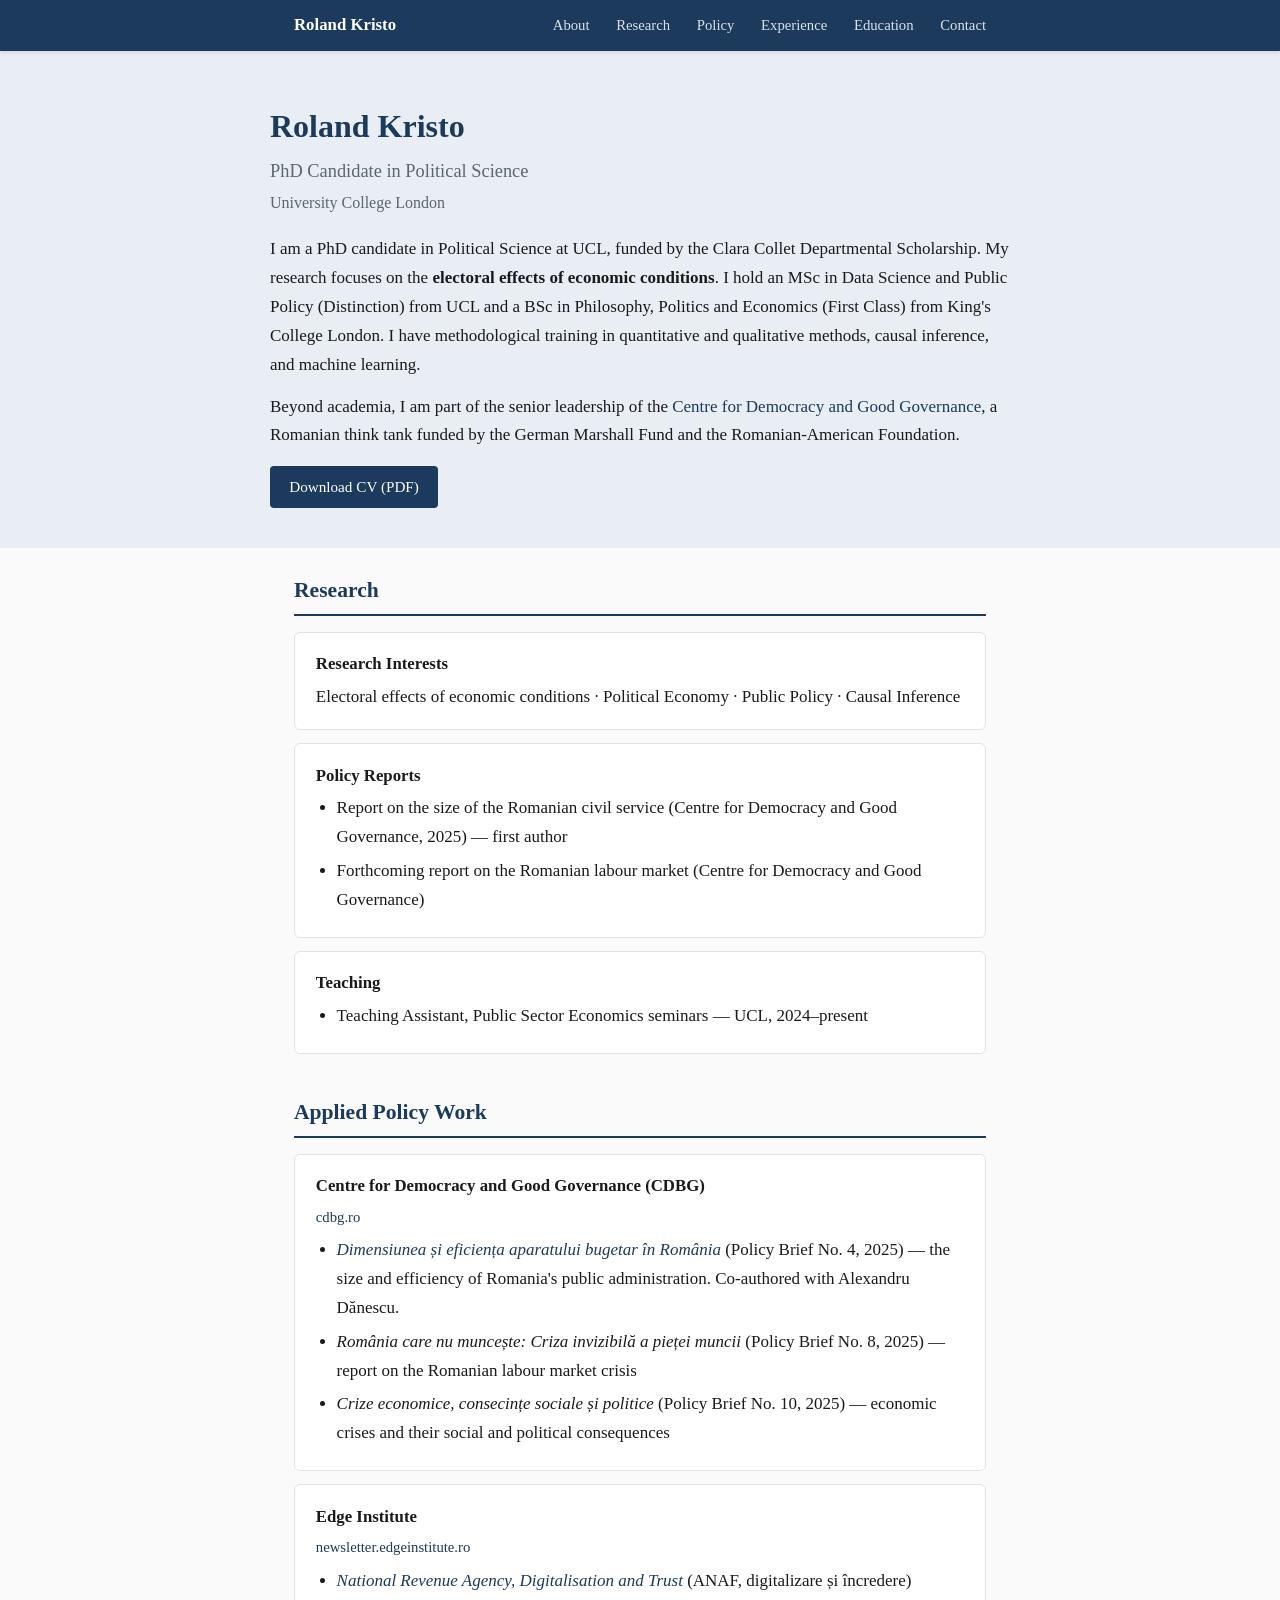
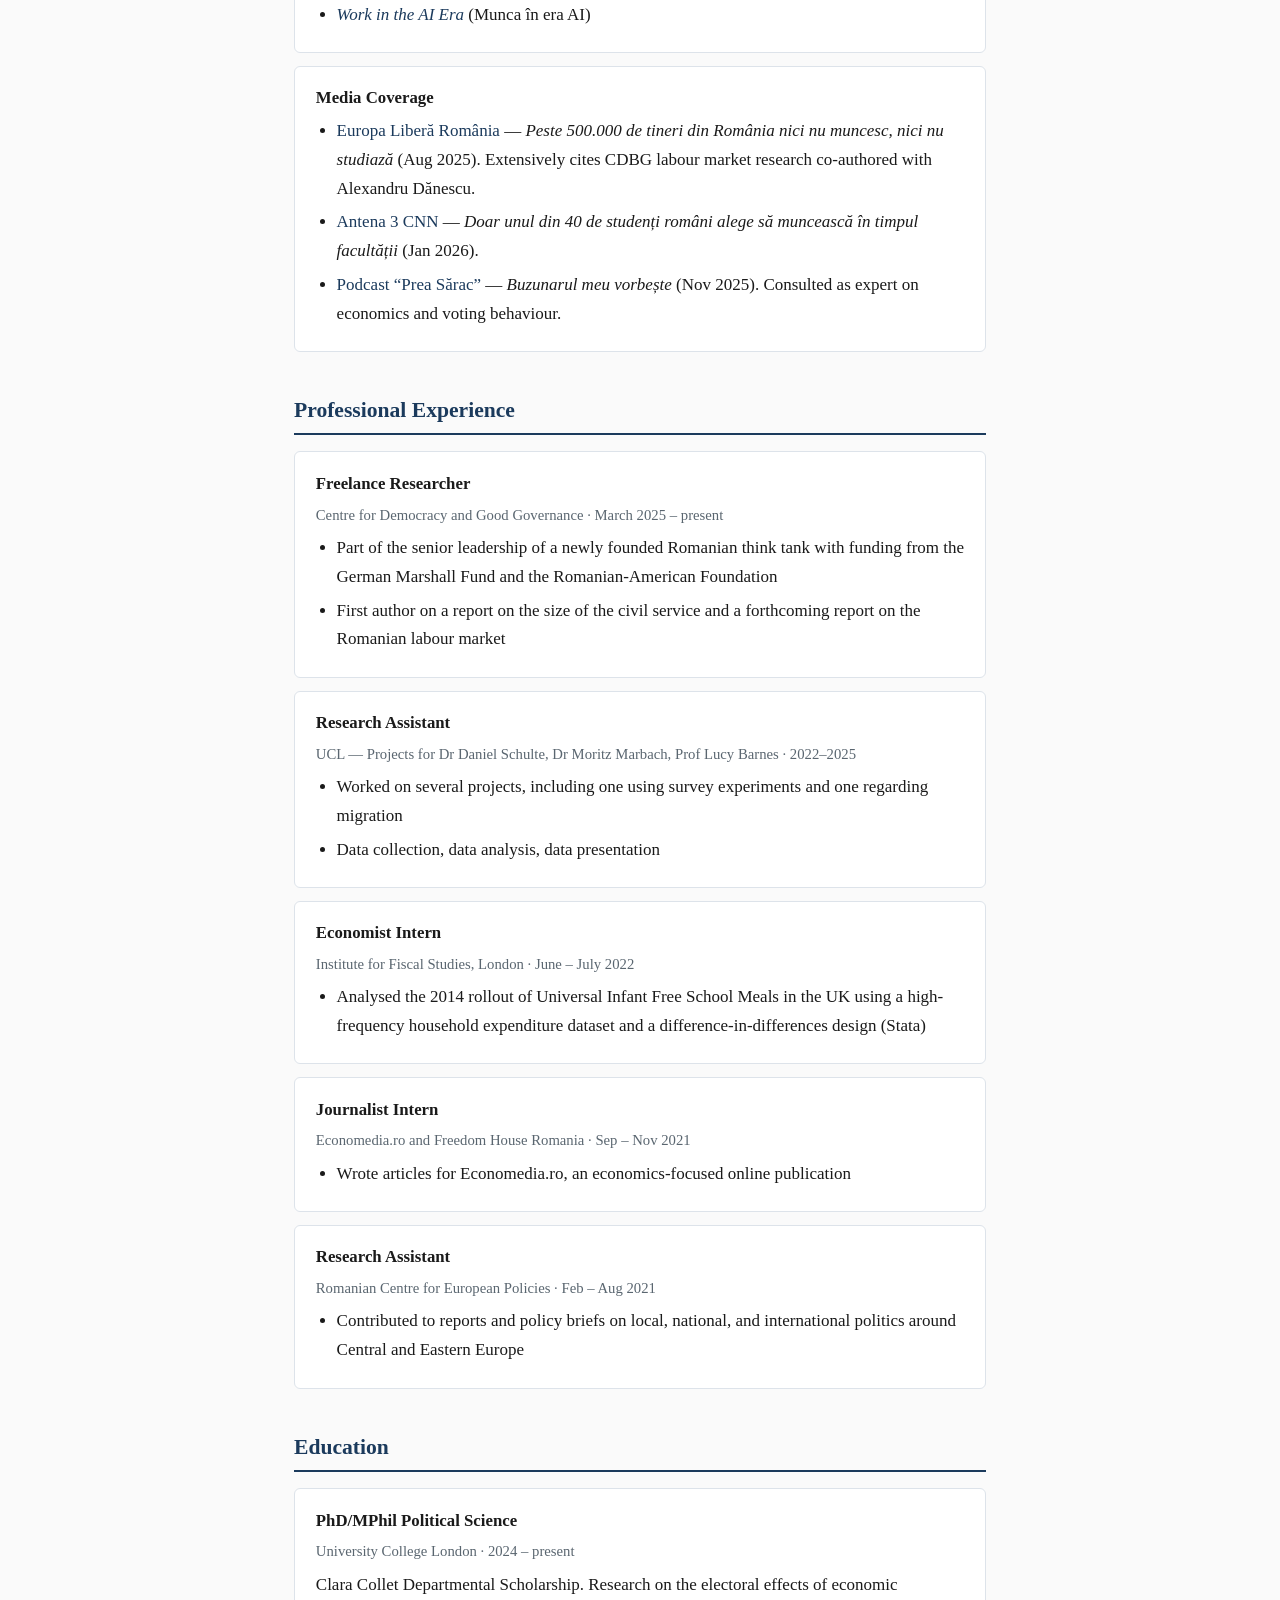
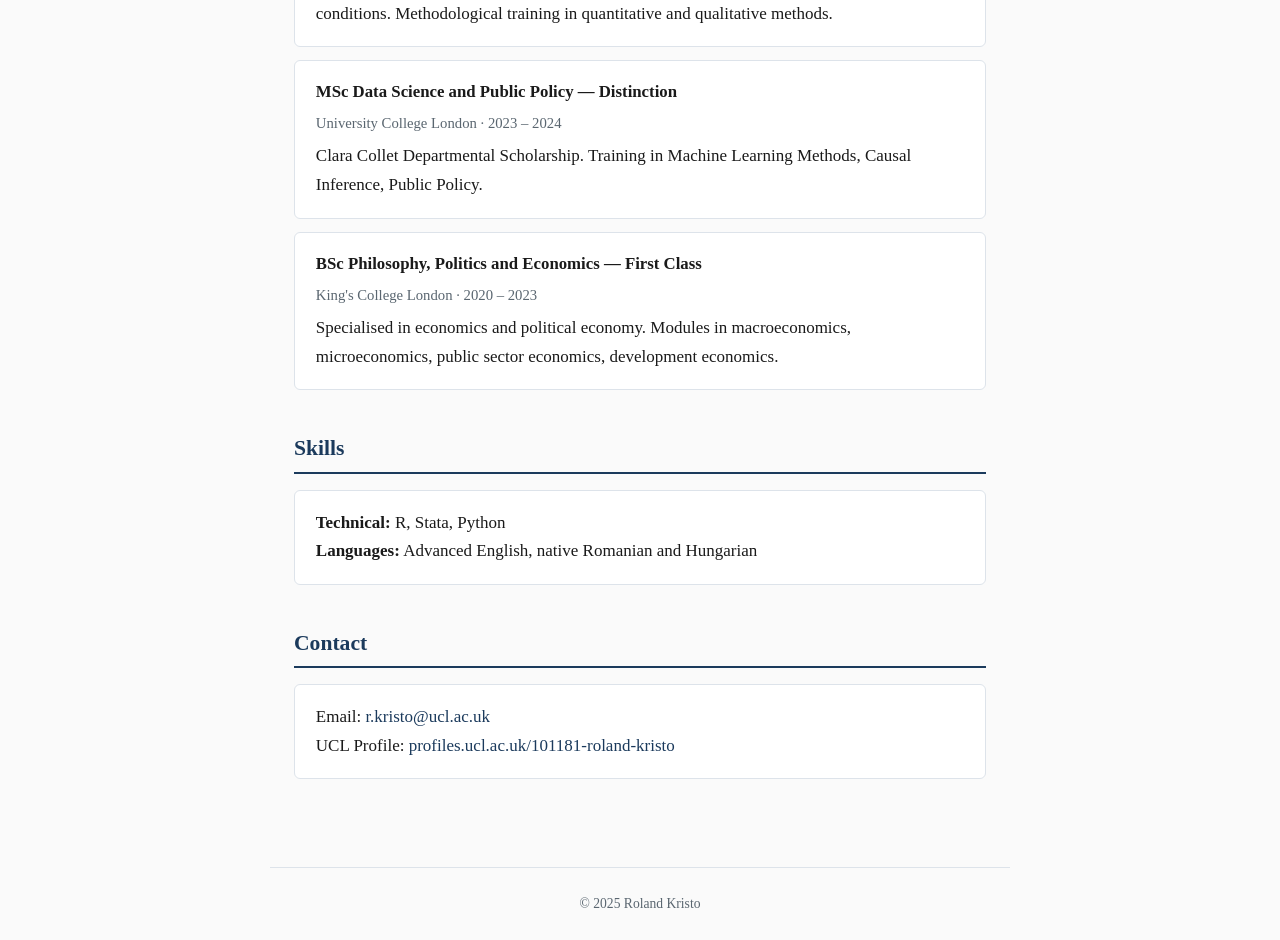
==== index.html @ c9c5407d "Initial website" ====
<!DOCTYPE html>
<html lang="en">
<head>
    <meta charset="UTF-8">
    <meta name="viewport" content="width=device-width, initial-scale=1.0">
    <title>Roland Kristo — Political Science PhD Candidate, UCL</title>
    <link rel="stylesheet" href="style.css">
</head>
<body>
    <nav>
        <div class="nav-inner">
            <a href="#about" class="nav-name">Roland Kristo</a>
            <div class="nav-links">
                <a href="#about">About</a>
                <a href="#research">Research</a>
                <a href="#policy">Policy</a>
                <a href="#experience">Experience</a>
                <a href="#education">Education</a>
                <a href="#contact">Contact</a>
            </div>
        </div>
    </nav>

    <header id="about">
        <div class="header-content">
            <div class="header-text">
                <h1>Roland Kristo</h1>
                <p class="subtitle">PhD Candidate in Political Science</p>
                <p class="affiliation">University College London</p>
                <p class="bio">
                    I am a PhD candidate in Political Science at UCL, funded by the Clara Collet Departmental Scholarship.
                    My research focuses on the <strong>electoral effects of economic conditions</strong>. I hold an MSc in Data Science
                    and Public Policy (Distinction) from UCL and a BSc in Philosophy, Politics and Economics (First Class) from
                    King's College London. I have methodological training in quantitative and qualitative methods, causal inference,
                    and machine learning.
                </p>
                <p class="bio">
                    Beyond academia, I am part of the senior leadership of the
                    <a href="https://www.cdbg.ro" target="_blank">Centre for Democracy and Good Governance</a>,
                    a Romanian think tank funded by the German Marshall Fund and the Romanian-American Foundation.
                </p>
                <p style="margin-top:1rem;">
                    <a href="cv_roland_kristo.pdf" class="cv-download" download>Download CV (PDF)</a>
                </p>
            </div>
        </div>
    </header>

    <main>
        <section id="research">
            <h2>Research</h2>
            <div class="card">
                <h3>Research Interests</h3>
                <p>Electoral effects of economic conditions &middot; Political Economy &middot; Public Policy &middot; Causal Inference</p>
            </div>
            <div class="card">
                <h3>Policy Reports</h3>
                <ul>
                    <li>Report on the size of the Romanian civil service (Centre for Democracy and Good Governance, 2025) — first author</li>
                    <li>Forthcoming report on the Romanian labour market (Centre for Democracy and Good Governance)</li>
                </ul>
            </div>
            <div class="card">
                <h3>Teaching</h3>
                <ul>
                    <li>Teaching Assistant, Public Sector Economics seminars — UCL, 2024–present</li>
                </ul>
            </div>
        </section>

        <section id="policy">
            <h2>Applied Policy Work</h2>

            <div class="card">
                <h3>Centre for Democracy and Good Governance (CDBG)</h3>
                <p class="meta"><a href="https://cdbg.ro" target="_blank">cdbg.ro</a></p>
                <ul>
                    <li><a href="https://cdbg.ro/rapoarte/dimensiunea-si-eficienta-aparatului-bugetar-in-romania" target="_blank"><em>Dimensiunea și eficiența aparatului bugetar în România</em></a> (Policy Brief No.&nbsp;4, 2025) &mdash; the size and efficiency of Romania's public administration. Co-authored with Alexandru Dănescu.</li>
                    <li><em>România care nu muncește: Criza invizibilă a pieței muncii</em> (Policy Brief No.&nbsp;8, 2025) &mdash; report on the Romanian labour market crisis</li>
                    <li><em>Crize economice, consecințe sociale și politice</em> (Policy Brief No.&nbsp;10, 2025) &mdash; economic crises and their social and political consequences</li>
                </ul>
            </div>

            <div class="card">
                <h3>Edge Institute</h3>
                <p class="meta"><a href="https://newsletter.edgeinstitute.ro" target="_blank">newsletter.edgeinstitute.ro</a></p>
                <ul>
                    <li><a href="https://newsletter.edgeinstitute.ro/p/anaf-digitalizare-si-incredere" target="_blank"><em>National Revenue Agency, Digitalisation and Trust</em></a> (ANAF, digitalizare și încredere)</li>
                    <li><a href="https://newsletter.edgeinstitute.ro/p/munca-in-era-ai" target="_blank"><em>Work in the AI Era</em></a> (Munca în era AI)</li>
                </ul>
            </div>

            <div class="card">
                <h3>Media Coverage</h3>
                <ul>
                    <li><a href="https://romania.europalibera.org/a/tara-in-service-jumatate-de-milion-de-tineri-romani-nu-munesc-si-nu-studiaza/33514634.html" target="_blank">Europa Liberă România</a> &mdash; <em>Peste 500.000 de tineri din România nici nu muncesc, nici nu studiază</em> (Aug 2025). Extensively cites CDBG labour market research co-authored with Alexandru Dănescu.</li>
                    <li><a href="https://www.antena3.ro/video/doar-unul-din-40-de-studenti-romani-alege-sa-munceasca-in-timpul-facultatii-sociolog-economia-nu-are-acces-la-forta-de-munca-educata-223240.html" target="_blank">Antena 3 CNN</a> &mdash; <em>Doar unul din 40 de studenți români alege să muncească în timpul facultății</em> (Jan 2026).</li>
                    <li><a href="https://open.spotify.com/episode/4Pp3awBQW32SE0CUkoxOda" target="_blank">Podcast &ldquo;Prea Sărac&rdquo;</a> &mdash; <em>Buzunarul meu vorbește</em> (Nov 2025). Consulted as expert on economics and voting behaviour.</li>
                </ul>
            </div>
        </section>

        <section id="experience">
            <h2>Professional Experience</h2>

            <div class="card">
                <h3>Freelance Researcher</h3>
                <p class="meta">Centre for Democracy and Good Governance &middot; March 2025 – present</p>
                <ul>
                    <li>Part of the senior leadership of a newly founded Romanian think tank with funding from the German Marshall Fund and the Romanian-American Foundation</li>
                    <li>First author on a report on the size of the civil service and a forthcoming report on the Romanian labour market</li>
                </ul>
            </div>

            <div class="card">
                <h3>Research Assistant</h3>
                <p class="meta">UCL — Projects for Dr Daniel Schulte, Dr Moritz Marbach, Prof Lucy Barnes &middot; 2022–2025</p>
                <ul>
                    <li>Worked on several projects, including one using survey experiments and one regarding migration</li>
                    <li>Data collection, data analysis, data presentation</li>
                </ul>
            </div>

            <div class="card">
                <h3>Economist Intern</h3>
                <p class="meta">Institute for Fiscal Studies, London &middot; June – July 2022</p>
                <ul>
                    <li>Analysed the 2014 rollout of Universal Infant Free School Meals in the UK using a high-frequency household expenditure dataset and a difference-in-differences design (Stata)</li>
                </ul>
            </div>

            <div class="card">
                <h3>Journalist Intern</h3>
                <p class="meta">Economedia.ro and Freedom House Romania &middot; Sep – Nov 2021</p>
                <ul>
                    <li>Wrote articles for Economedia.ro, an economics-focused online publication</li>
                </ul>
            </div>

            <div class="card">
                <h3>Research Assistant</h3>
                <p class="meta">Romanian Centre for European Policies &middot; Feb – Aug 2021</p>
                <ul>
                    <li>Contributed to reports and policy briefs on local, national, and international politics around Central and Eastern Europe</li>
                </ul>
            </div>
        </section>

        <section id="education">
            <h2>Education</h2>

            <div class="card">
                <h3>PhD/MPhil Political Science</h3>
                <p class="meta">University College London &middot; 2024 – present</p>
                <p>Clara Collet Departmental Scholarship. Research on the electoral effects of economic conditions. Methodological training in quantitative and qualitative methods.</p>
            </div>

            <div class="card">
                <h3>MSc Data Science and Public Policy — Distinction</h3>
                <p class="meta">University College London &middot; 2023 – 2024</p>
                <p>Clara Collet Departmental Scholarship. Training in Machine Learning Methods, Causal Inference, Public Policy.</p>
            </div>

            <div class="card">
                <h3>BSc Philosophy, Politics and Economics — First Class</h3>
                <p class="meta">King's College London &middot; 2020 – 2023</p>
                <p>Specialised in economics and political economy. Modules in macroeconomics, microeconomics, public sector economics, development economics.</p>
            </div>
        </section>

        <section id="skills">
            <h2>Skills</h2>
            <div class="card">
                <p><strong>Technical:</strong> R, Stata, Python</p>
                <p><strong>Languages:</strong> Advanced English, native Romanian and Hungarian</p>
            </div>
        </section>

        <section id="contact">
            <h2>Contact</h2>
            <div class="card">
                <p>Email: <a href="mailto:r.kristo@ucl.ac.uk">r.kristo@ucl.ac.uk</a></p>
                <p>UCL Profile: <a href="https://profiles.ucl.ac.uk/101181-roland-kristo" target="_blank">profiles.ucl.ac.uk/101181-roland-kristo</a></p>
            </div>
        </section>
    </main>

    <footer>
        <p>&copy; 2025 Roland Kristo</p>
    </footer>
</body>
</html>
---- style.css ----
/* ── Reset & Base ── */
*, *::before, *::after { margin: 0; padding: 0; box-sizing: border-box; }

:root {
    --bg: #fafafa;
    --text: #1a1a1a;
    --accent: #1b3a5c;
    --accent-light: #e8eef4;
    --card-bg: #ffffff;
    --border: #dde3ea;
    --muted: #5a6670;
    --max-w: 740px;
}

html { scroll-behavior: smooth; }

body {
    font-family: "Palatino Linotype", Palatino, "Book Antiqua", Georgia, serif;
    background: var(--bg);
    color: var(--text);
    line-height: 1.7;
    font-size: 17px;
}

a { color: var(--accent); text-decoration: none; }
a:hover { text-decoration: underline; }

/* ── Nav ── */
nav {
    position: sticky;
    top: 0;
    background: var(--accent);
    color: #fff;
    z-index: 100;
    box-shadow: 0 1px 4px rgba(0,0,0,.12);
}

.nav-inner {
    max-width: var(--max-w);
    margin: 0 auto;
    padding: 0.7rem 1.5rem;
    display: flex;
    justify-content: space-between;
    align-items: center;
}

.nav-name { color: #fff; font-weight: 700; font-size: 1.05rem; }
.nav-name:hover { text-decoration: none; opacity: .85; }

.nav-links a {
    color: rgba(255,255,255,.85);
    margin-left: 1.4rem;
    font-size: 0.92rem;
}
.nav-links a:hover { color: #fff; text-decoration: none; }

/* ── Header ── */
header {
    background: var(--accent-light);
    padding: 3rem 1.5rem 2.5rem;
}

.header-content {
    max-width: var(--max-w);
    margin: 0 auto;
}

h1 { font-size: 2rem; color: var(--accent); margin-bottom: .15rem; }
.subtitle { font-size: 1.15rem; color: var(--muted); margin-bottom: .1rem; }
.affiliation { font-size: 1rem; color: var(--muted); margin-bottom: 1.2rem; }
.bio { margin-bottom: .8rem; }

/* ── Main Sections ── */
main {
    max-width: var(--max-w);
    margin: 0 auto;
    padding: 1.5rem 1.5rem 3rem;
}

section { margin-bottom: 2.5rem; }

h2 {
    font-size: 1.35rem;
    color: var(--accent);
    border-bottom: 2px solid var(--accent);
    padding-bottom: .3rem;
    margin-bottom: 1rem;
}

h3 { font-size: 1.05rem; margin-bottom: .25rem; }

.meta { color: var(--muted); font-size: .92rem; margin-bottom: .4rem; }

.card {
    background: var(--card-bg);
    border: 1px solid var(--border);
    border-radius: 6px;
    padding: 1.1rem 1.3rem;
    margin-bottom: .8rem;
}

ul { padding-left: 1.3rem; }
li { margin-bottom: .3rem; }

/* ── CV Download Button ── */
.cv-download {
    display: inline-block;
    background: var(--accent);
    color: #fff !important;
    padding: .5rem 1.2rem;
    border-radius: 4px;
    font-size: .95rem;
    text-decoration: none !important;
}
.cv-download:hover { opacity: .85; }

/* ── Footer ── */
footer {
    text-align: center;
    padding: 1.5rem;
    color: var(--muted);
    font-size: .85rem;
    border-top: 1px solid var(--border);
    max-width: var(--max-w);
    margin: 0 auto;
}

/* ── Responsive ── */
@media (max-width: 600px) {
    .nav-links a { margin-left: .8rem; font-size: .82rem; }
    h1 { font-size: 1.5rem; }
    header { padding: 2rem 1rem 1.5rem; }
    main { padding: 1rem; }
}
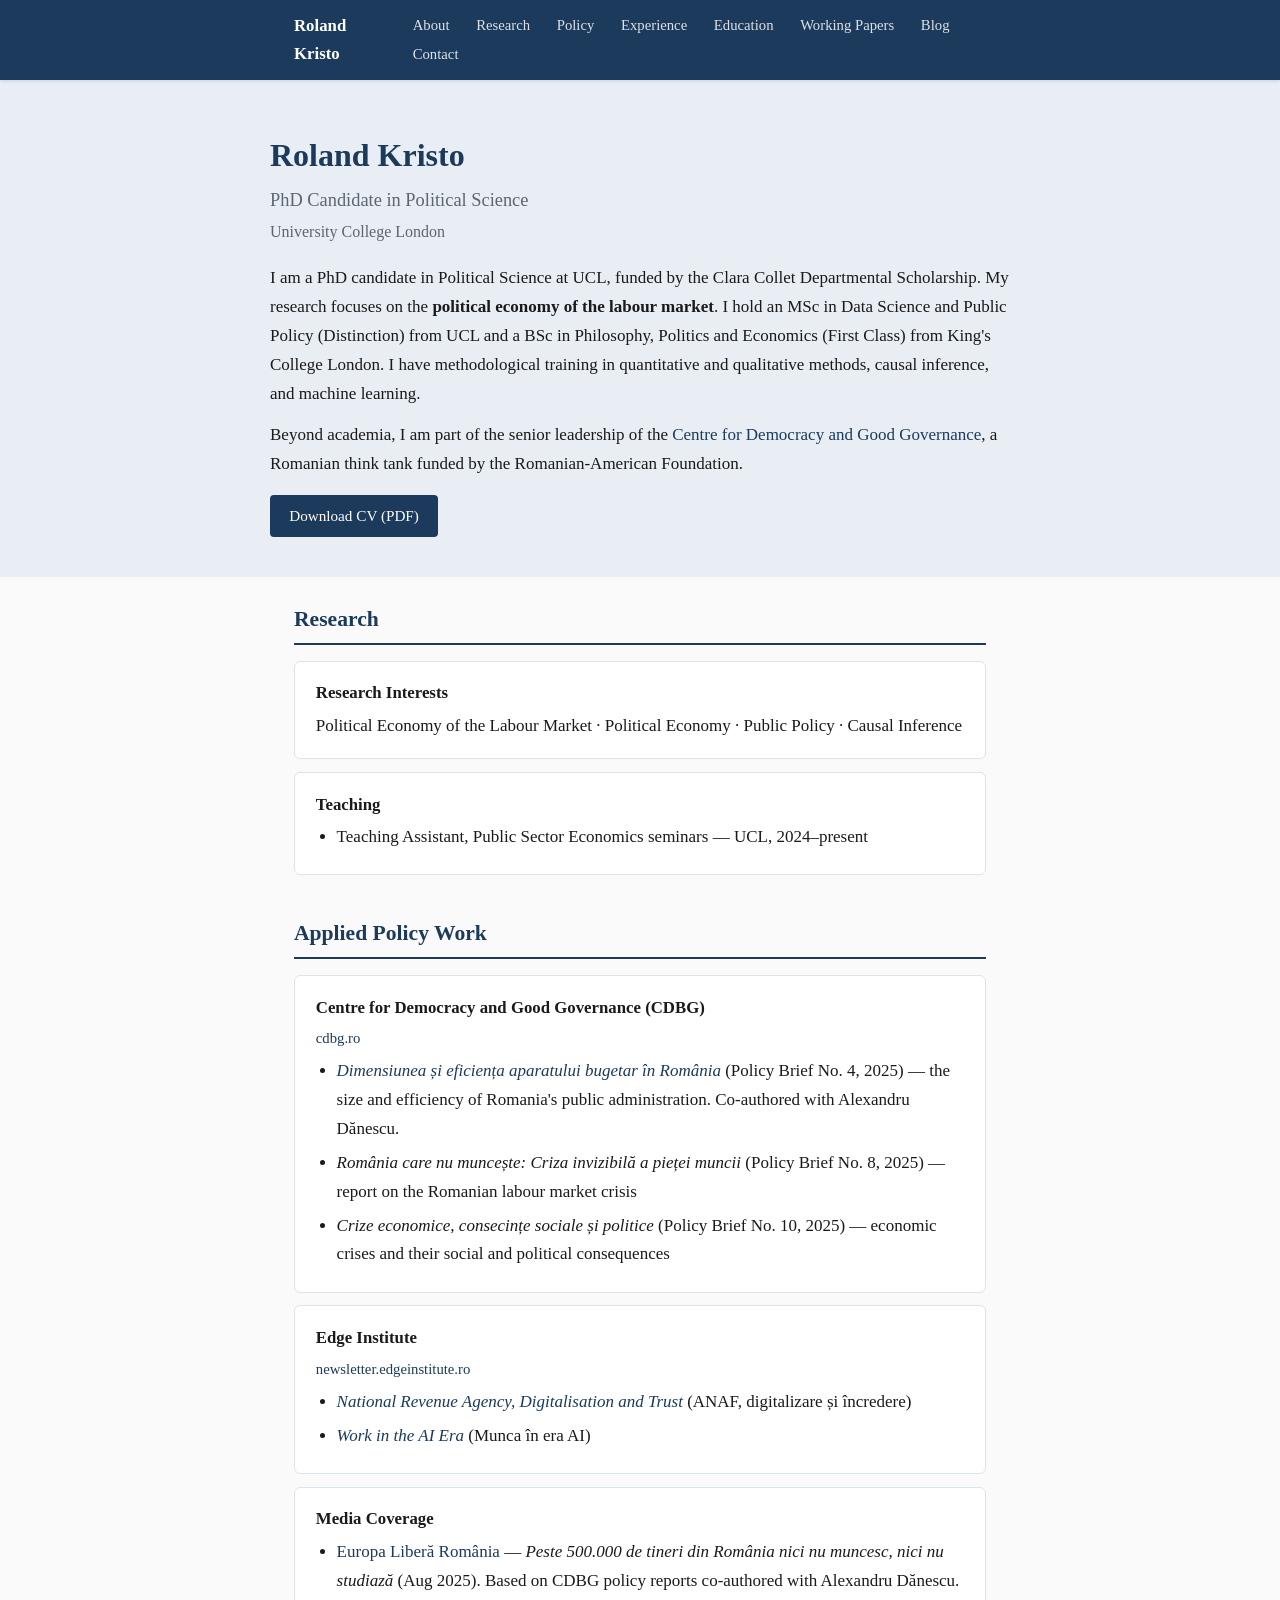
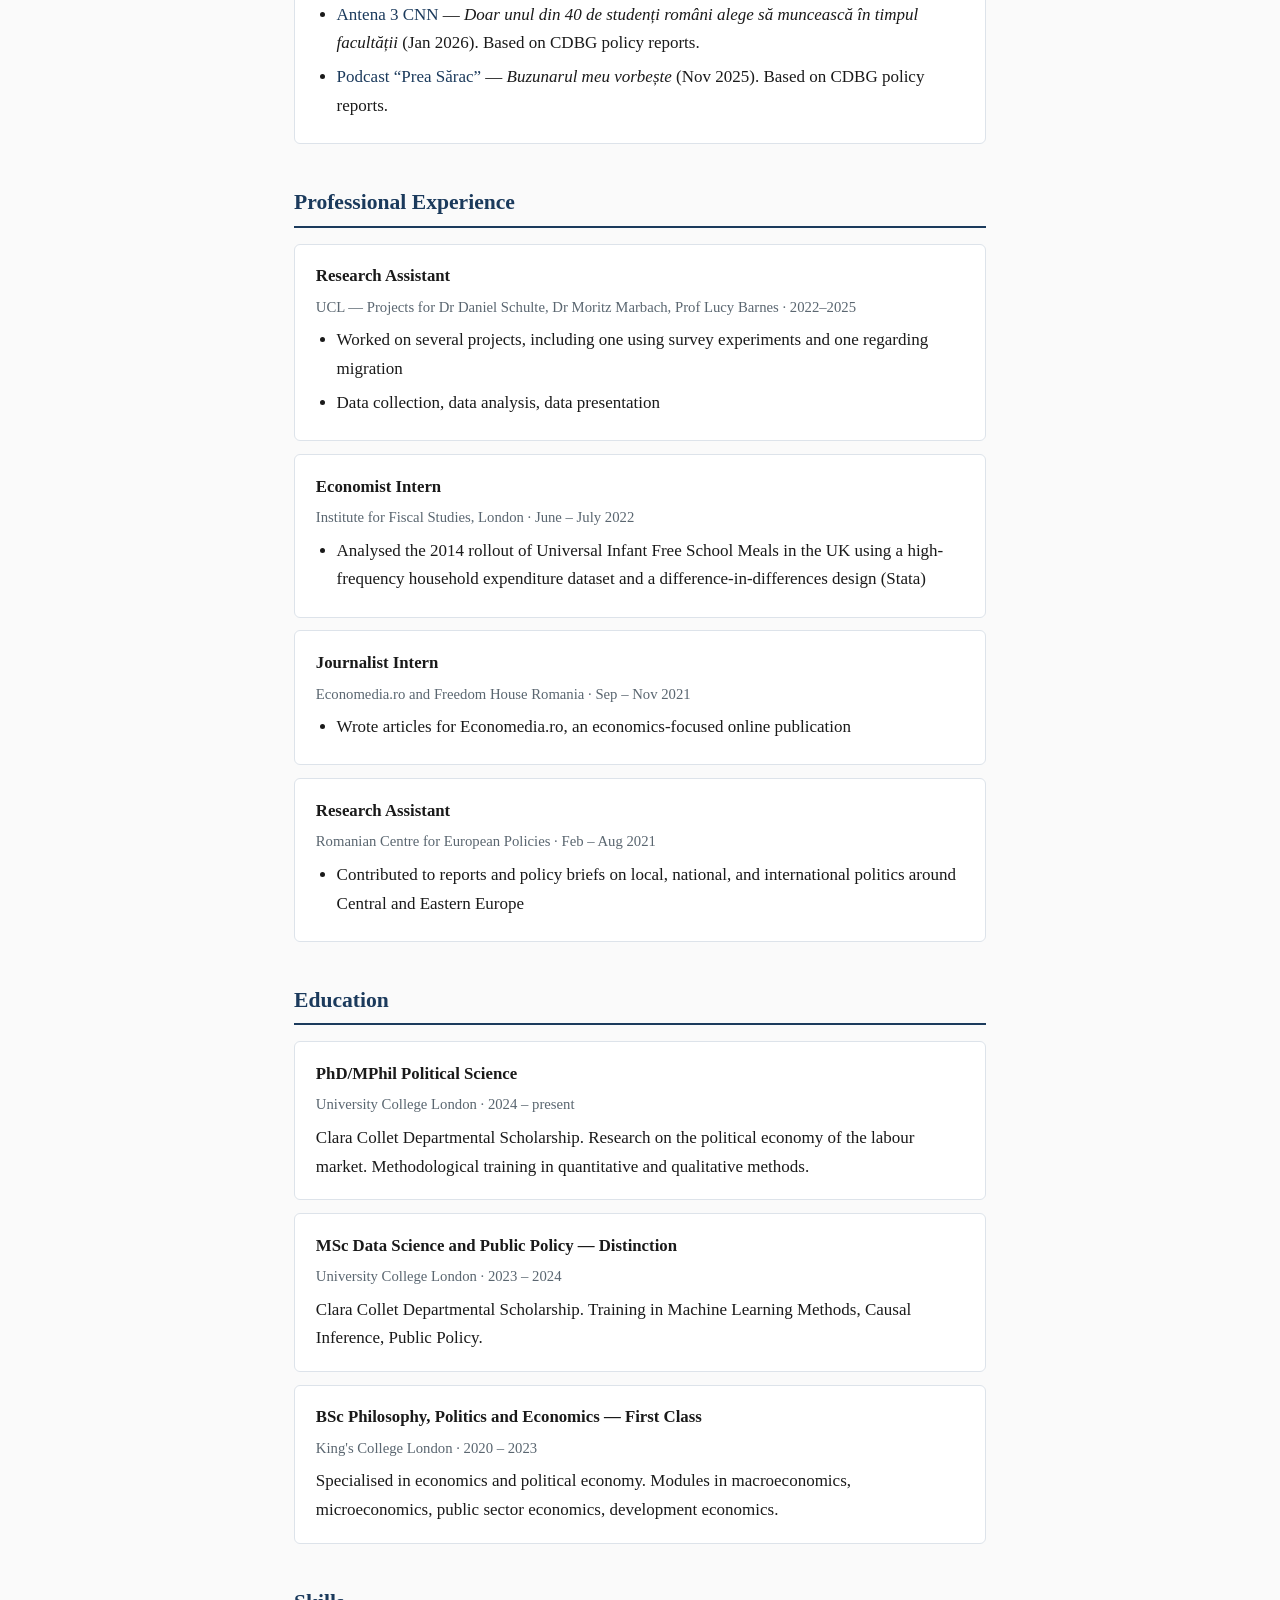
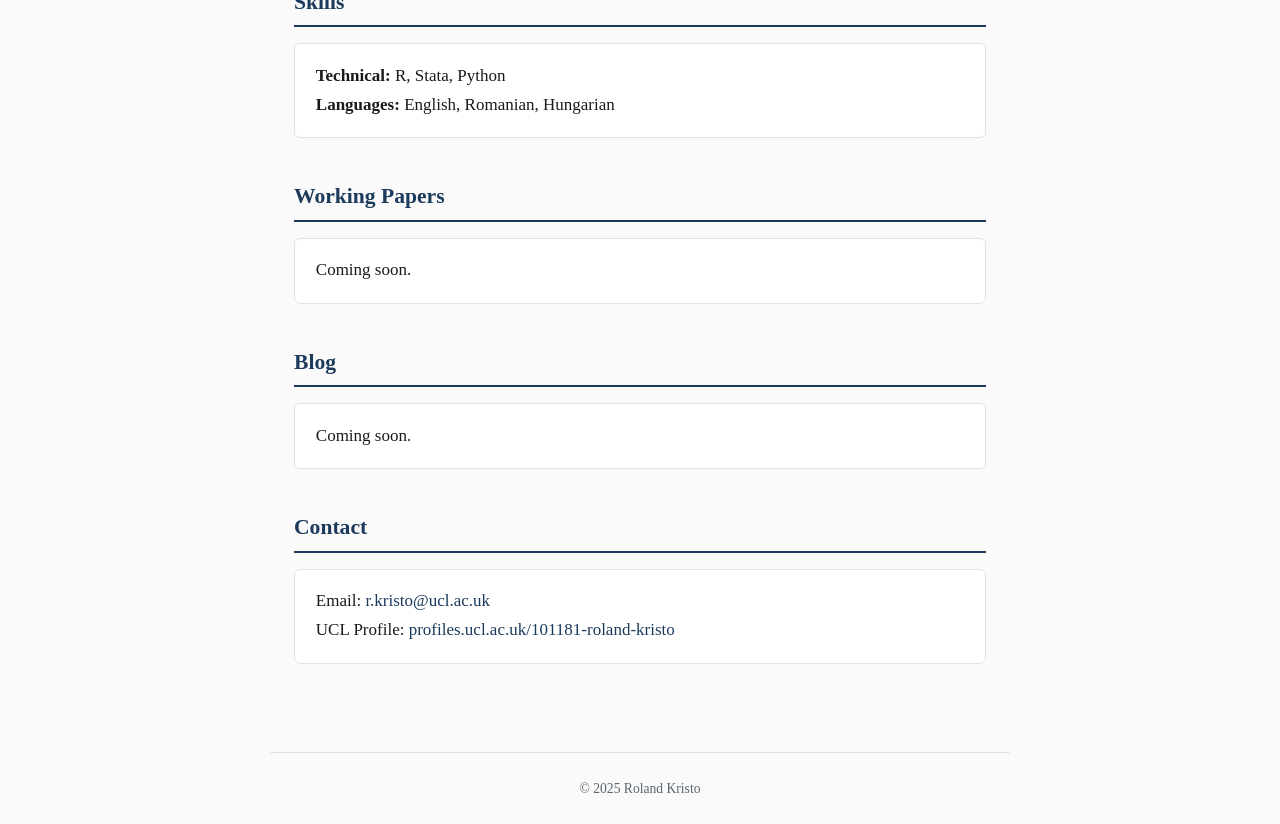
==== commit 973d12a6: "Add files via upload" ====
--- a/index.html
+++ b/index.html
@@ -16,6 +16,8 @@
                 <a href="#policy">Policy</a>
                 <a href="#experience">Experience</a>
                 <a href="#education">Education</a>
+                <a href="#working-papers">Working Papers</a>
+                <a href="#blog">Blog</a>
                 <a href="#contact">Contact</a>
             </div>
         </div>
@@ -29,7 +31,7 @@
                 <p class="affiliation">University College London</p>
                 <p class="bio">
                     I am a PhD candidate in Political Science at UCL, funded by the Clara Collet Departmental Scholarship.
-                    My research focuses on the <strong>electoral effects of economic conditions</strong>. I hold an MSc in Data Science
+                    My research focuses on the <strong>political economy of the labour market</strong>. I hold an MSc in Data Science
                     and Public Policy (Distinction) from UCL and a BSc in Philosophy, Politics and Economics (First Class) from
                     King's College London. I have methodological training in quantitative and qualitative methods, causal inference,
                     and machine learning.
@@ -37,7 +39,7 @@
                 <p class="bio">
                     Beyond academia, I am part of the senior leadership of the
                     <a href="https://www.cdbg.ro" target="_blank">Centre for Democracy and Good Governance</a>,
-                    a Romanian think tank funded by the German Marshall Fund and the Romanian-American Foundation.
+                    a Romanian think tank funded by the Romanian-American Foundation.
                 </p>
                 <p style="margin-top:1rem;">
                     <a href="cv_roland_kristo.pdf" class="cv-download" download>Download CV (PDF)</a>
@@ -51,14 +53,7 @@
             <h2>Research</h2>
             <div class="card">
                 <h3>Research Interests</h3>
-                <p>Electoral effects of economic conditions &middot; Political Economy &middot; Public Policy &middot; Causal Inference</p>
-            </div>
-            <div class="card">
-                <h3>Policy Reports</h3>
-                <ul>
-                    <li>Report on the size of the Romanian civil service (Centre for Democracy and Good Governance, 2025) — first author</li>
-                    <li>Forthcoming report on the Romanian labour market (Centre for Democracy and Good Governance)</li>
-                </ul>
+                <p>Political Economy of the Labour Market &middot; Political Economy &middot; Public Policy &middot; Causal Inference</p>
             </div>
             <div class="card">
                 <h3>Teaching</h3>
@@ -93,24 +88,15 @@
             <div class="card">
                 <h3>Media Coverage</h3>
                 <ul>
-                    <li><a href="https://romania.europalibera.org/a/tara-in-service-jumatate-de-milion-de-tineri-romani-nu-munesc-si-nu-studiaza/33514634.html" target="_blank">Europa Liberă România</a> &mdash; <em>Peste 500.000 de tineri din România nici nu muncesc, nici nu studiază</em> (Aug 2025). Extensively cites CDBG labour market research co-authored with Alexandru Dănescu.</li>
-                    <li><a href="https://www.antena3.ro/video/doar-unul-din-40-de-studenti-romani-alege-sa-munceasca-in-timpul-facultatii-sociolog-economia-nu-are-acces-la-forta-de-munca-educata-223240.html" target="_blank">Antena 3 CNN</a> &mdash; <em>Doar unul din 40 de studenți români alege să muncească în timpul facultății</em> (Jan 2026).</li>
-                    <li><a href="https://open.spotify.com/episode/4Pp3awBQW32SE0CUkoxOda" target="_blank">Podcast &ldquo;Prea Sărac&rdquo;</a> &mdash; <em>Buzunarul meu vorbește</em> (Nov 2025). Consulted as expert on economics and voting behaviour.</li>
+                    <li><a href="https://romania.europalibera.org/a/tara-in-service-jumatate-de-milion-de-tineri-romani-nu-munesc-si-nu-studiaza/33514634.html" target="_blank">Europa Liberă România</a> &mdash; <em>Peste 500.000 de tineri din România nici nu muncesc, nici nu studiază</em> (Aug 2025). Based on CDBG policy reports co-authored with Alexandru Dănescu.</li>
+                    <li><a href="https://www.antena3.ro/video/doar-unul-din-40-de-studenti-romani-alege-sa-munceasca-in-timpul-facultatii-sociolog-economia-nu-are-acces-la-forta-de-munca-educata-223240.html" target="_blank">Antena 3 CNN</a> &mdash; <em>Doar unul din 40 de studenți români alege să muncească în timpul facultății</em> (Jan 2026). Based on CDBG policy reports.</li>
+                    <li><a href="https://open.spotify.com/episode/4Pp3awBQW32SE0CUkoxOda" target="_blank">Podcast &ldquo;Prea Sărac&rdquo;</a> &mdash; <em>Buzunarul meu vorbește</em> (Nov 2025). Based on CDBG policy reports.</li>
                 </ul>
             </div>
         </section>
 
         <section id="experience">
             <h2>Professional Experience</h2>
-
-            <div class="card">
-                <h3>Freelance Researcher</h3>
-                <p class="meta">Centre for Democracy and Good Governance &middot; March 2025 – present</p>
-                <ul>
-                    <li>Part of the senior leadership of a newly founded Romanian think tank with funding from the German Marshall Fund and the Romanian-American Foundation</li>
-                    <li>First author on a report on the size of the civil service and a forthcoming report on the Romanian labour market</li>
-                </ul>
-            </div>
 
             <div class="card">
                 <h3>Research Assistant</h3>
@@ -152,7 +138,7 @@
             <div class="card">
                 <h3>PhD/MPhil Political Science</h3>
                 <p class="meta">University College London &middot; 2024 – present</p>
-                <p>Clara Collet Departmental Scholarship. Research on the electoral effects of economic conditions. Methodological training in quantitative and qualitative methods.</p>
+                <p>Clara Collet Departmental Scholarship. Research on the political economy of the labour market. Methodological training in quantitative and qualitative methods.</p>
             </div>
 
             <div class="card">
@@ -172,7 +158,21 @@
             <h2>Skills</h2>
             <div class="card">
                 <p><strong>Technical:</strong> R, Stata, Python</p>
-                <p><strong>Languages:</strong> Advanced English, native Romanian and Hungarian</p>
+                <p><strong>Languages:</strong> English, Romanian, Hungarian</p>
+            </div>
+        </section>
+
+        <section id="working-papers">
+            <h2>Working Papers</h2>
+            <div class="card">
+                <p>Coming soon.</p>
+            </div>
+        </section>
+
+        <section id="blog">
+            <h2>Blog</h2>
+            <div class="card">
+                <p>Coming soon.</p>
             </div>
         </section>
 
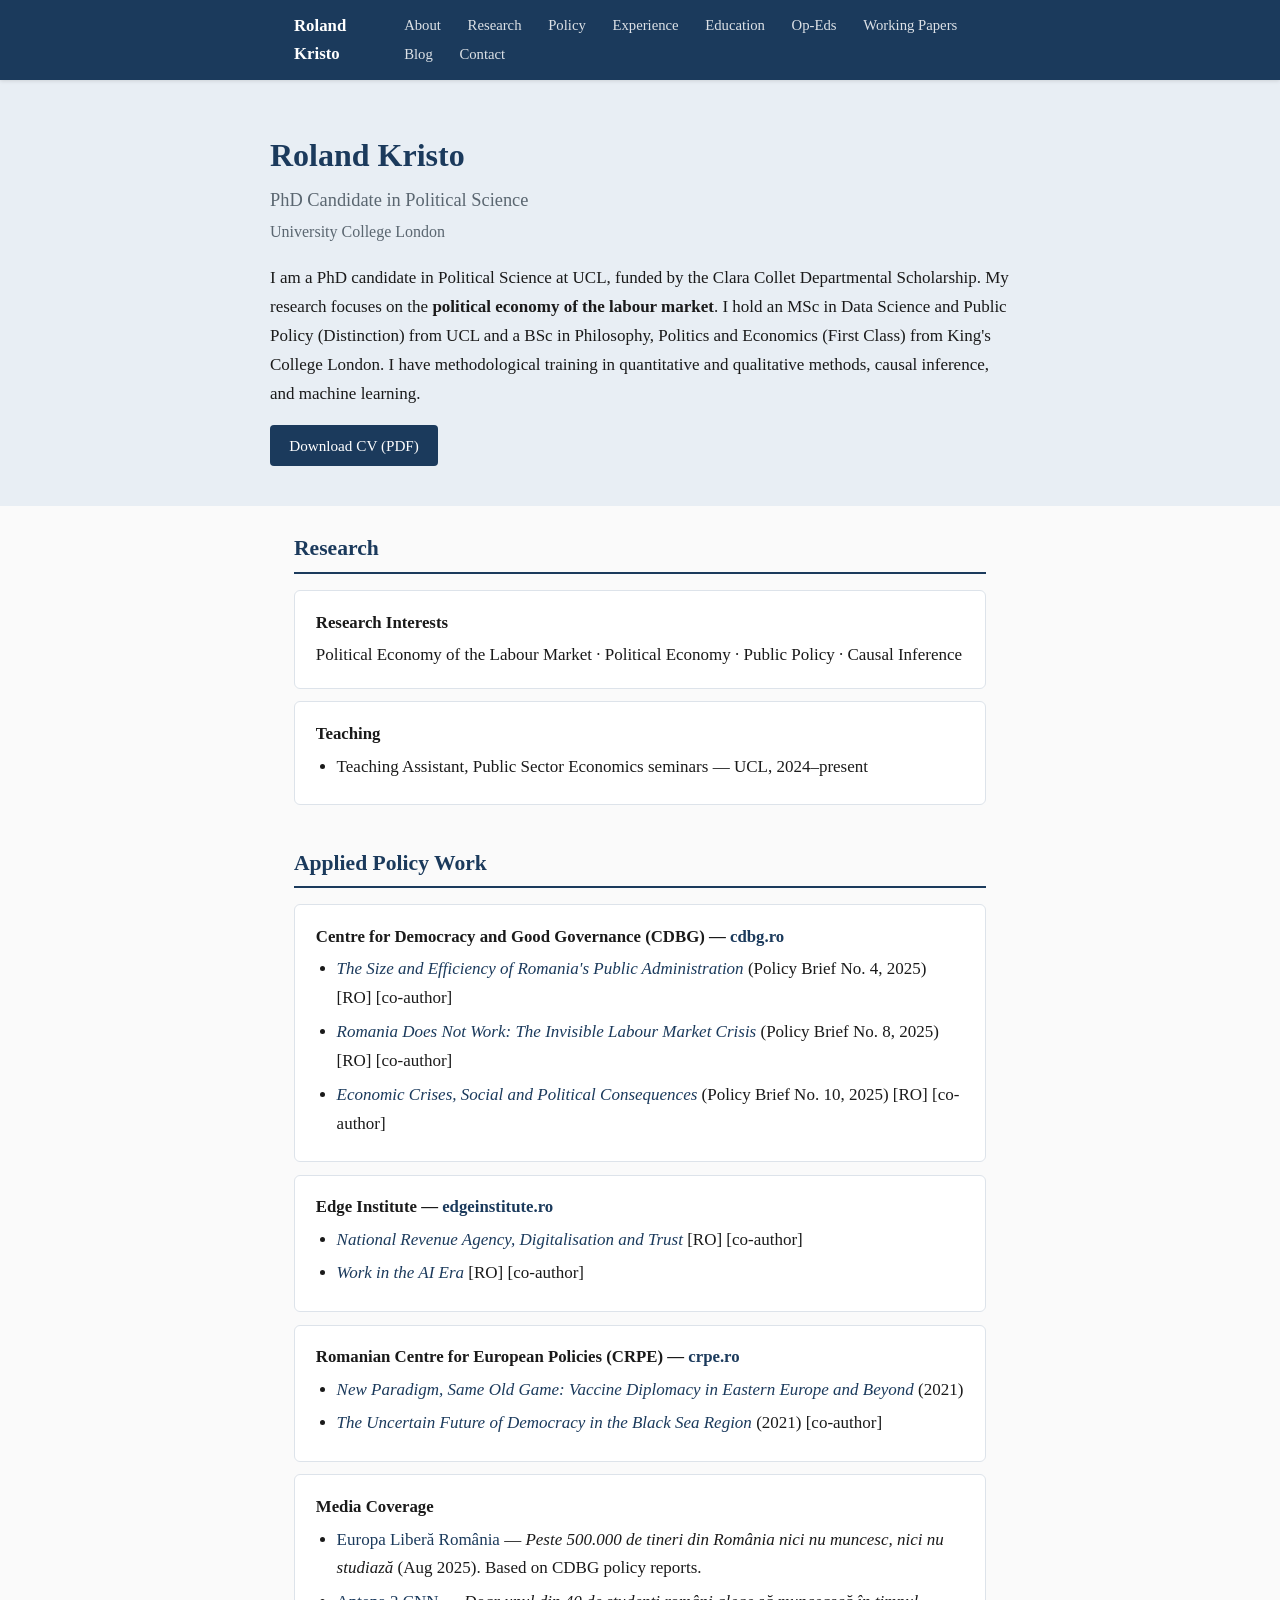
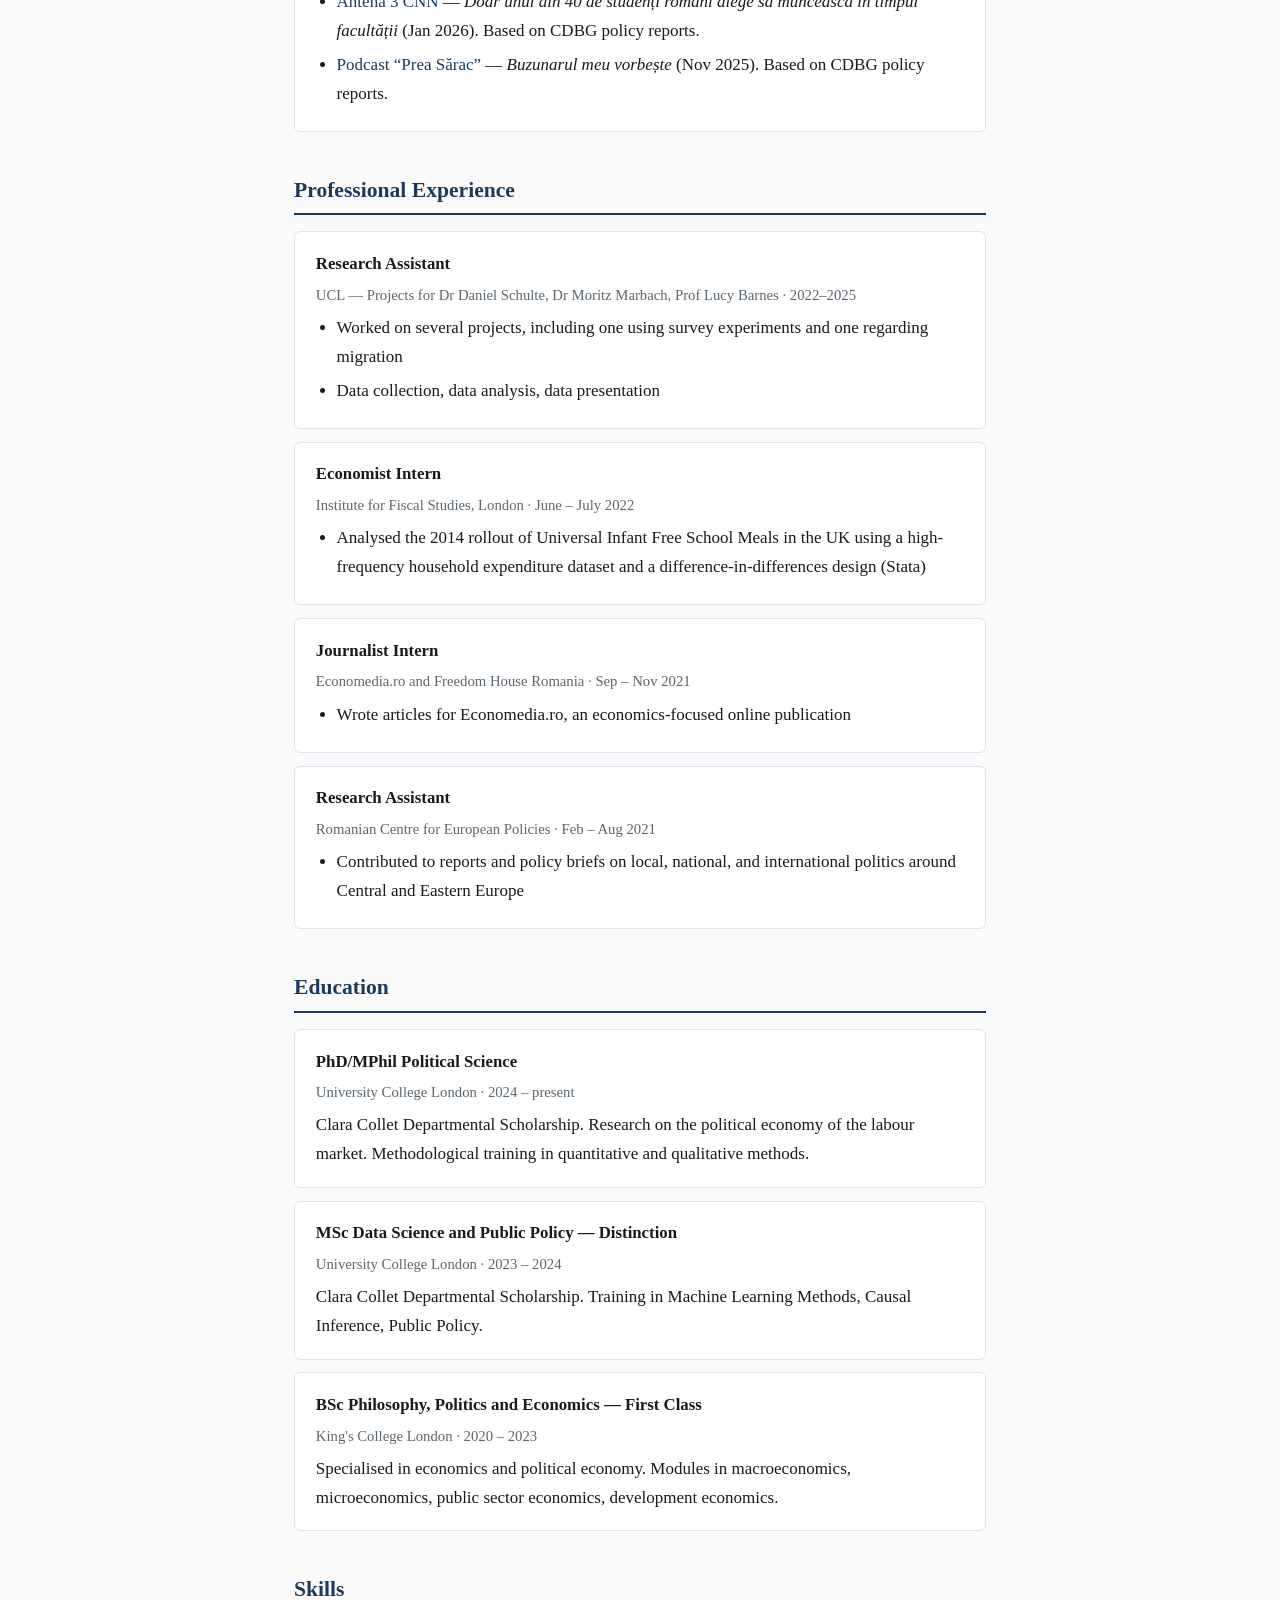
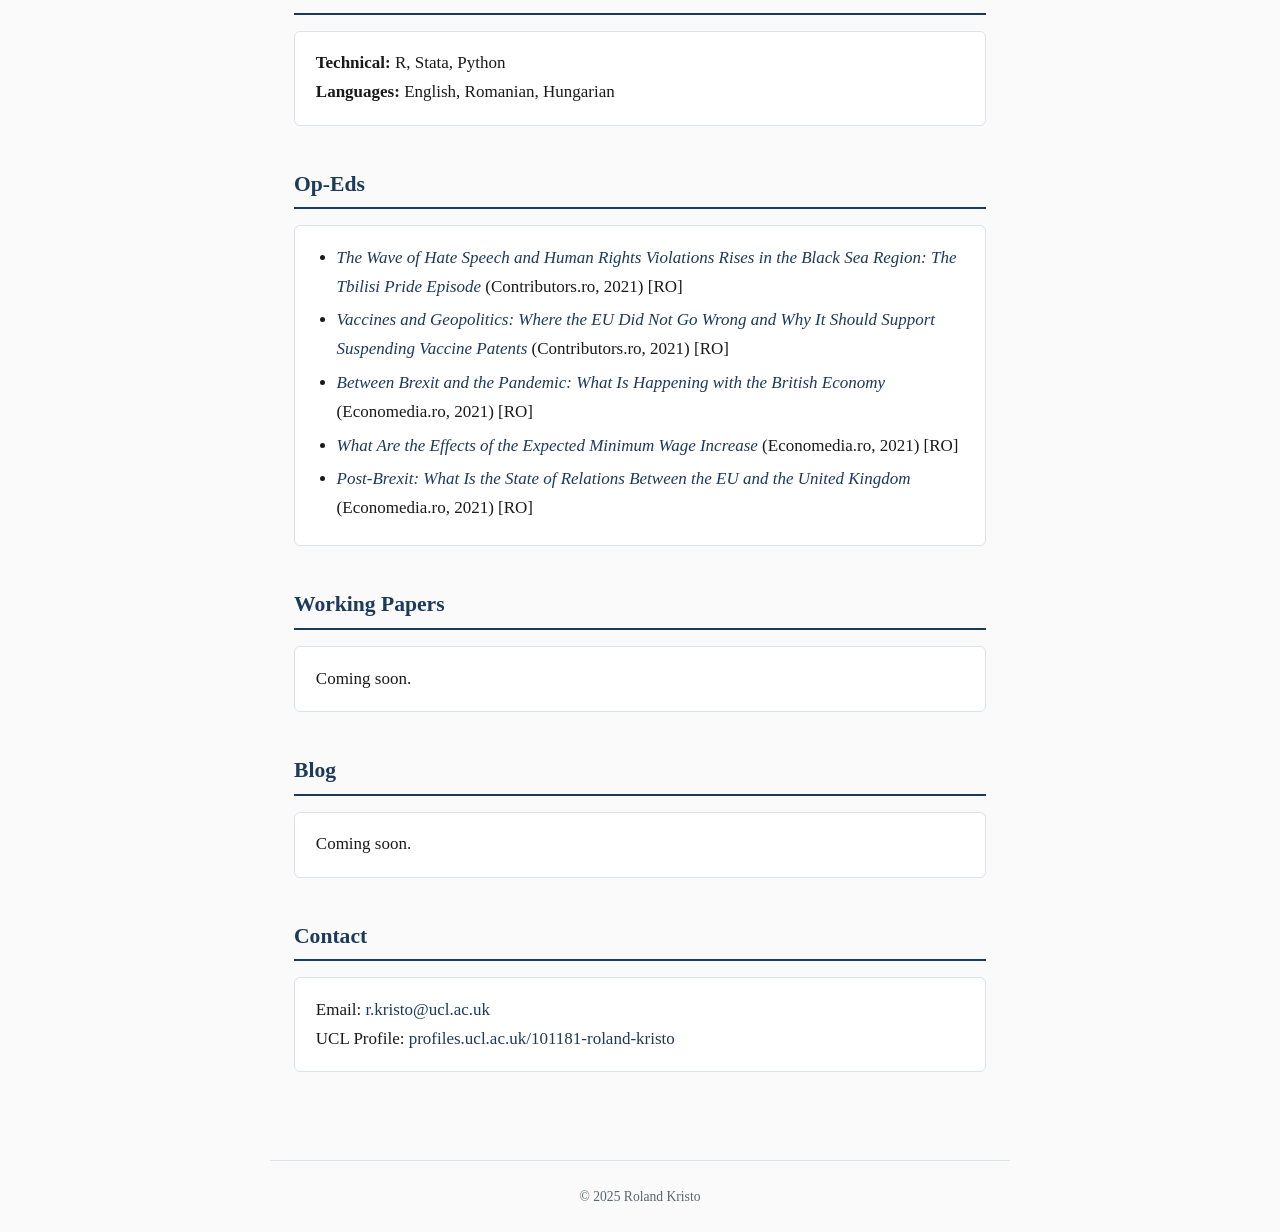
==== commit ac1d2ef8: "Add files via upload" ====
--- a/index.html
+++ b/index.html
@@ -16,6 +16,7 @@
                 <a href="#policy">Policy</a>
                 <a href="#experience">Experience</a>
                 <a href="#education">Education</a>
+                <a href="#op-eds">Op-Eds</a>
                 <a href="#working-papers">Working Papers</a>
                 <a href="#blog">Blog</a>
                 <a href="#contact">Contact</a>
@@ -36,11 +37,6 @@
                     King's College London. I have methodological training in quantitative and qualitative methods, causal inference,
                     and machine learning.
                 </p>
-                <p class="bio">
-                    Beyond academia, I am part of the senior leadership of the
-                    <a href="https://www.cdbg.ro" target="_blank">Centre for Democracy and Good Governance</a>,
-                    a Romanian think tank funded by the Romanian-American Foundation.
-                </p>
                 <p style="margin-top:1rem;">
                     <a href="cv_roland_kristo.pdf" class="cv-download" download>Download CV (PDF)</a>
                 </p>
@@ -67,28 +63,34 @@
             <h2>Applied Policy Work</h2>
 
             <div class="card">
-                <h3>Centre for Democracy and Good Governance (CDBG)</h3>
-                <p class="meta"><a href="https://cdbg.ro" target="_blank">cdbg.ro</a></p>
-                <ul>
-                    <li><a href="https://cdbg.ro/rapoarte/dimensiunea-si-eficienta-aparatului-bugetar-in-romania" target="_blank"><em>Dimensiunea și eficiența aparatului bugetar în România</em></a> (Policy Brief No.&nbsp;4, 2025) &mdash; the size and efficiency of Romania's public administration. Co-authored with Alexandru Dănescu.</li>
-                    <li><em>România care nu muncește: Criza invizibilă a pieței muncii</em> (Policy Brief No.&nbsp;8, 2025) &mdash; report on the Romanian labour market crisis</li>
-                    <li><em>Crize economice, consecințe sociale și politice</em> (Policy Brief No.&nbsp;10, 2025) &mdash; economic crises and their social and political consequences</li>
-                </ul>
-            </div>
-
-            <div class="card">
-                <h3>Edge Institute</h3>
-                <p class="meta"><a href="https://newsletter.edgeinstitute.ro" target="_blank">newsletter.edgeinstitute.ro</a></p>
-                <ul>
-                    <li><a href="https://newsletter.edgeinstitute.ro/p/anaf-digitalizare-si-incredere" target="_blank"><em>National Revenue Agency, Digitalisation and Trust</em></a> (ANAF, digitalizare și încredere)</li>
-                    <li><a href="https://newsletter.edgeinstitute.ro/p/munca-in-era-ai" target="_blank"><em>Work in the AI Era</em></a> (Munca în era AI)</li>
+                <h3>Centre for Democracy and Good Governance (CDBG) &mdash; <a href="https://cdbg.ro" target="_blank">cdbg.ro</a></h3>
+                <ul>
+                    <li><a href="https://cdbg.ro/rapoarte/dimensiunea-si-eficienta-aparatului-bugetar-in-romania" target="_blank"><em>The Size and Efficiency of Romania's Public Administration</em></a> (Policy Brief No.&nbsp;4, 2025) [RO] [co-author]</li>
+                    <li><a href="https://www.cdbg.ro/rapoarte/romania-care-nu-munceste-criza-invizibila-a-pietei-muncii" target="_blank"><em>Romania Does Not Work: The Invisible Labour Market Crisis</em></a> (Policy Brief No.&nbsp;8, 2025) [RO] [co-author]</li>
+                    <li><a href="https://cdbg.ro/rapoarte/crize-economice-consecinte-sociale-si-politice-cum-au-trecut-romanii-prin-crizele-ultimelor-doua-decenii" target="_blank"><em>Economic Crises, Social and Political Consequences</em></a> (Policy Brief No.&nbsp;10, 2025) [RO] [co-author]</li>
+                </ul>
+            </div>
+
+            <div class="card">
+                <h3>Edge Institute &mdash; <a href="http://edgeinstitute.ro" target="_blank">edgeinstitute.ro</a></h3>
+                <ul>
+                    <li><a href="https://newsletter.edgeinstitute.ro/p/anaf-digitalizare-si-incredere" target="_blank"><em>National Revenue Agency, Digitalisation and Trust</em></a> [RO] [co-author]</li>
+                    <li><a href="https://newsletter.edgeinstitute.ro/p/munca-in-era-ai" target="_blank"><em>Work in the AI Era</em></a> [RO] [co-author]</li>
+                </ul>
+            </div>
+
+            <div class="card">
+                <h3>Romanian Centre for European Policies (CRPE) &mdash; <a href="https://www.crpe.ro" target="_blank">crpe.ro</a></h3>
+                <ul>
+                    <li><a href="https://www.crpe.ro/wp-content/uploads/2021/05/Kristo-New-Paradigm-Same-Old-Game-Vaccine-Diplomacy-in-E-1.pdf" target="_blank"><em>New Paradigm, Same Old Game: Vaccine Diplomacy in Eastern Europe and Beyond</em></a> (2021)</li>
+                    <li><a href="https://www.crpe.ro/wp-content/uploads/2021/03/Report_Black-Sea-Region-in-2021_CRPE_The-uncertain-future-of-democracy-in-the-black-sea-region.pdf" target="_blank"><em>The Uncertain Future of Democracy in the Black Sea Region</em></a> (2021) [co-author]</li>
                 </ul>
             </div>
 
             <div class="card">
                 <h3>Media Coverage</h3>
                 <ul>
-                    <li><a href="https://romania.europalibera.org/a/tara-in-service-jumatate-de-milion-de-tineri-romani-nu-munesc-si-nu-studiaza/33514634.html" target="_blank">Europa Liberă România</a> &mdash; <em>Peste 500.000 de tineri din România nici nu muncesc, nici nu studiază</em> (Aug 2025). Based on CDBG policy reports co-authored with Alexandru Dănescu.</li>
+                    <li><a href="https://romania.europalibera.org/a/tara-in-service-jumatate-de-milion-de-tineri-romani-nu-munesc-si-nu-studiaza/33514634.html" target="_blank">Europa Liberă România</a> &mdash; <em>Peste 500.000 de tineri din România nici nu muncesc, nici nu studiază</em> (Aug 2025). Based on CDBG policy reports.</li>
                     <li><a href="https://www.antena3.ro/video/doar-unul-din-40-de-studenti-romani-alege-sa-munceasca-in-timpul-facultatii-sociolog-economia-nu-are-acces-la-forta-de-munca-educata-223240.html" target="_blank">Antena 3 CNN</a> &mdash; <em>Doar unul din 40 de studenți români alege să muncească în timpul facultății</em> (Jan 2026). Based on CDBG policy reports.</li>
                     <li><a href="https://open.spotify.com/episode/4Pp3awBQW32SE0CUkoxOda" target="_blank">Podcast &ldquo;Prea Sărac&rdquo;</a> &mdash; <em>Buzunarul meu vorbește</em> (Nov 2025). Based on CDBG policy reports.</li>
                 </ul>
@@ -159,6 +161,19 @@
             <div class="card">
                 <p><strong>Technical:</strong> R, Stata, Python</p>
                 <p><strong>Languages:</strong> English, Romanian, Hungarian</p>
+            </div>
+        </section>
+
+        <section id="op-eds">
+            <h2>Op-Eds</h2>
+            <div class="card">
+                <ul>
+                    <li><a href="https://www.contributors.ro/valul-de-hate-speech-si-incalcarea-drepturilor-omului-se-ridica-in-regiunea-marii-negre-episodul-tbilisi-pride-iulie-2021/" target="_blank"><em>The Wave of Hate Speech and Human Rights Violations Rises in the Black Sea Region: The Tbilisi Pride Episode</em></a> (Contributors.ro, 2021) [RO]</li>
+                    <li><a href="https://www.contributors.ro/vaccinuri-si-geopolitica-unde-nu-a-gresit-uniunea-europeana-si-de-ce-ar-trebui-sa-sustina-suspendarea-brevetelor-de-vaccin/" target="_blank"><em>Vaccines and Geopolitics: Where the EU Did Not Go Wrong and Why It Should Support Suspending Vaccine Patents</em></a> (Contributors.ro, 2021) [RO]</li>
+                    <li><a href="https://economedia.ro/analiza-intre-brexit-si-pandemie-ce-se-intampla-cu-economia-marii-britanii.html" target="_blank"><em>Between Brexit and the Pandemic: What Is Happening with the British Economy</em></a> (Economedia.ro, 2021) [RO]</li>
+                    <li><a href="https://economedia.ro/analiza-care-sunt-efectele-cresterii-asteptate-a-salariului-minim.html" target="_blank"><em>What Are the Effects of the Expected Minimum Wage Increase</em></a> (Economedia.ro, 2021) [RO]</li>
+                    <li><a href="https://economedia.ro/post-brexit-care-este-starea-relatiilor-dintre-uniunea-europeana-si-regatul-unit.html" target="_blank"><em>Post-Brexit: What Is the State of Relations Between the EU and the United Kingdom</em></a> (Economedia.ro, 2021) [RO]</li>
+                </ul>
             </div>
         </section>
 
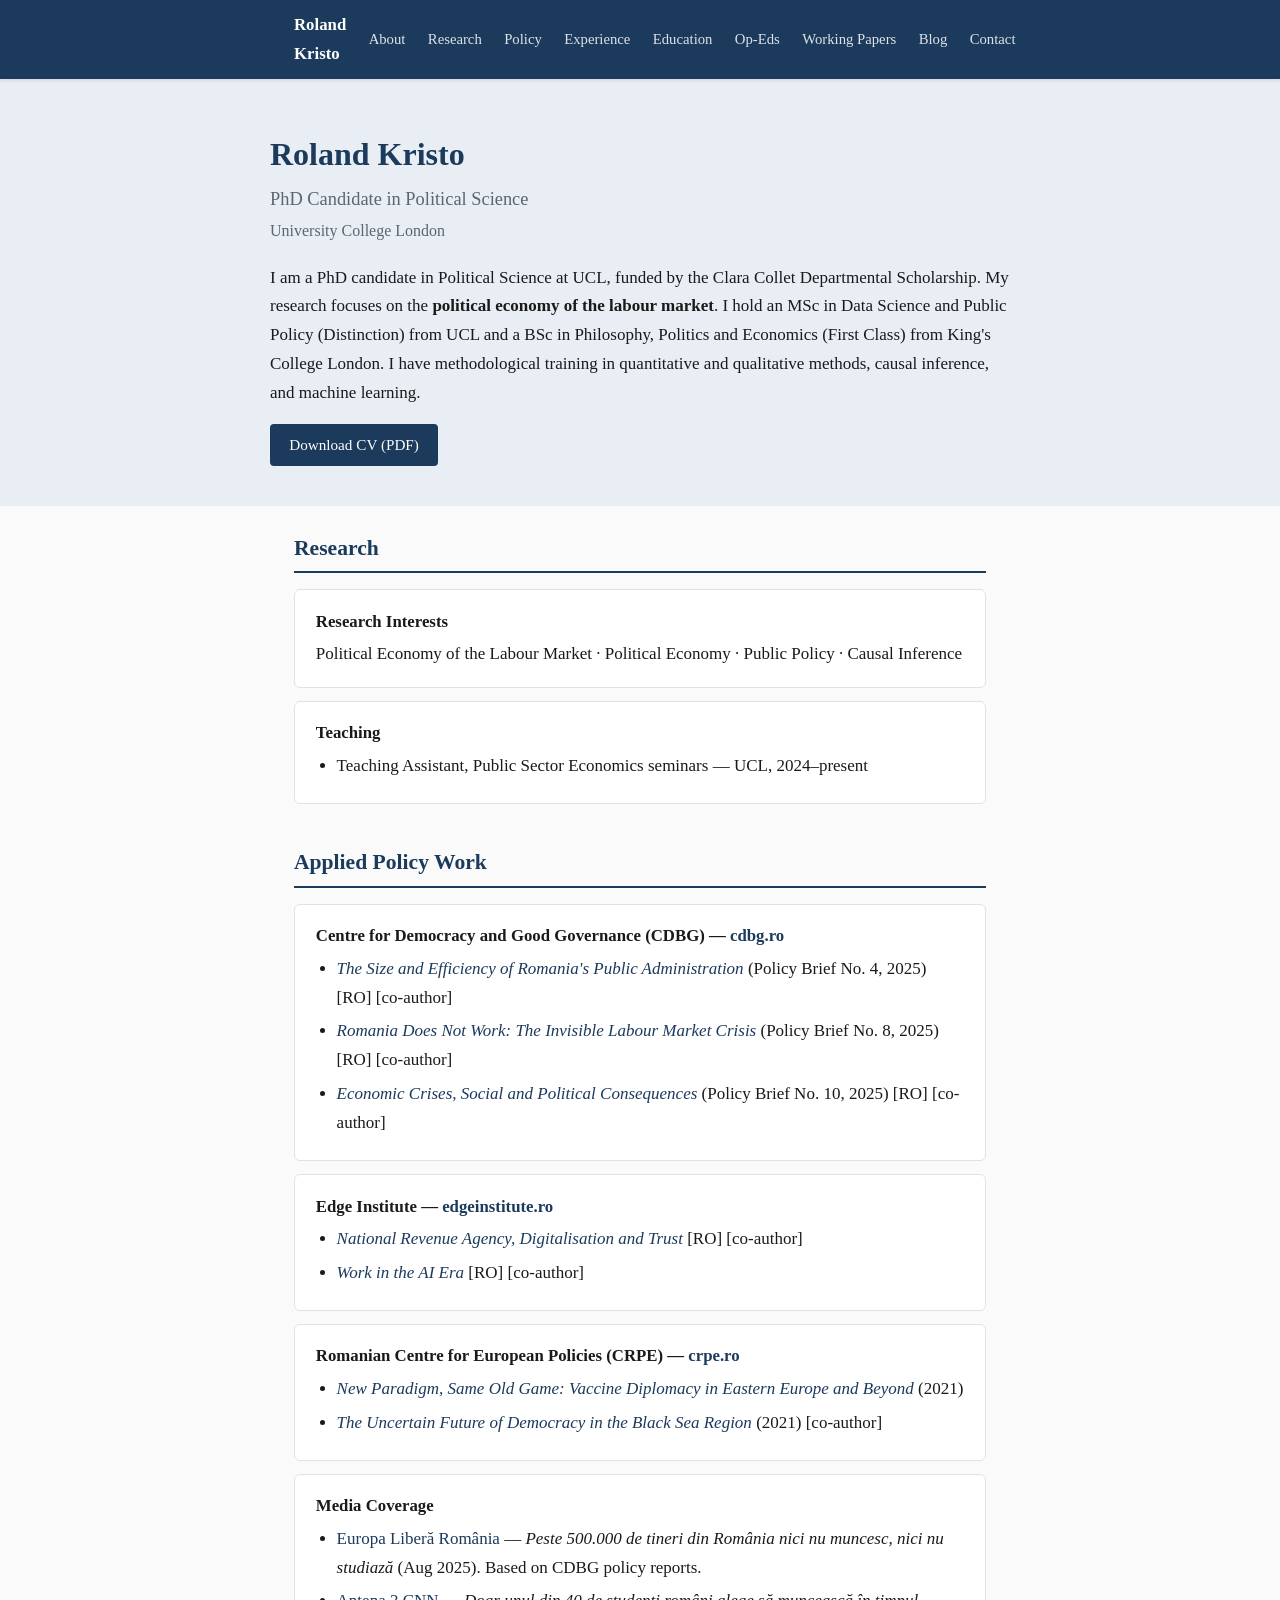
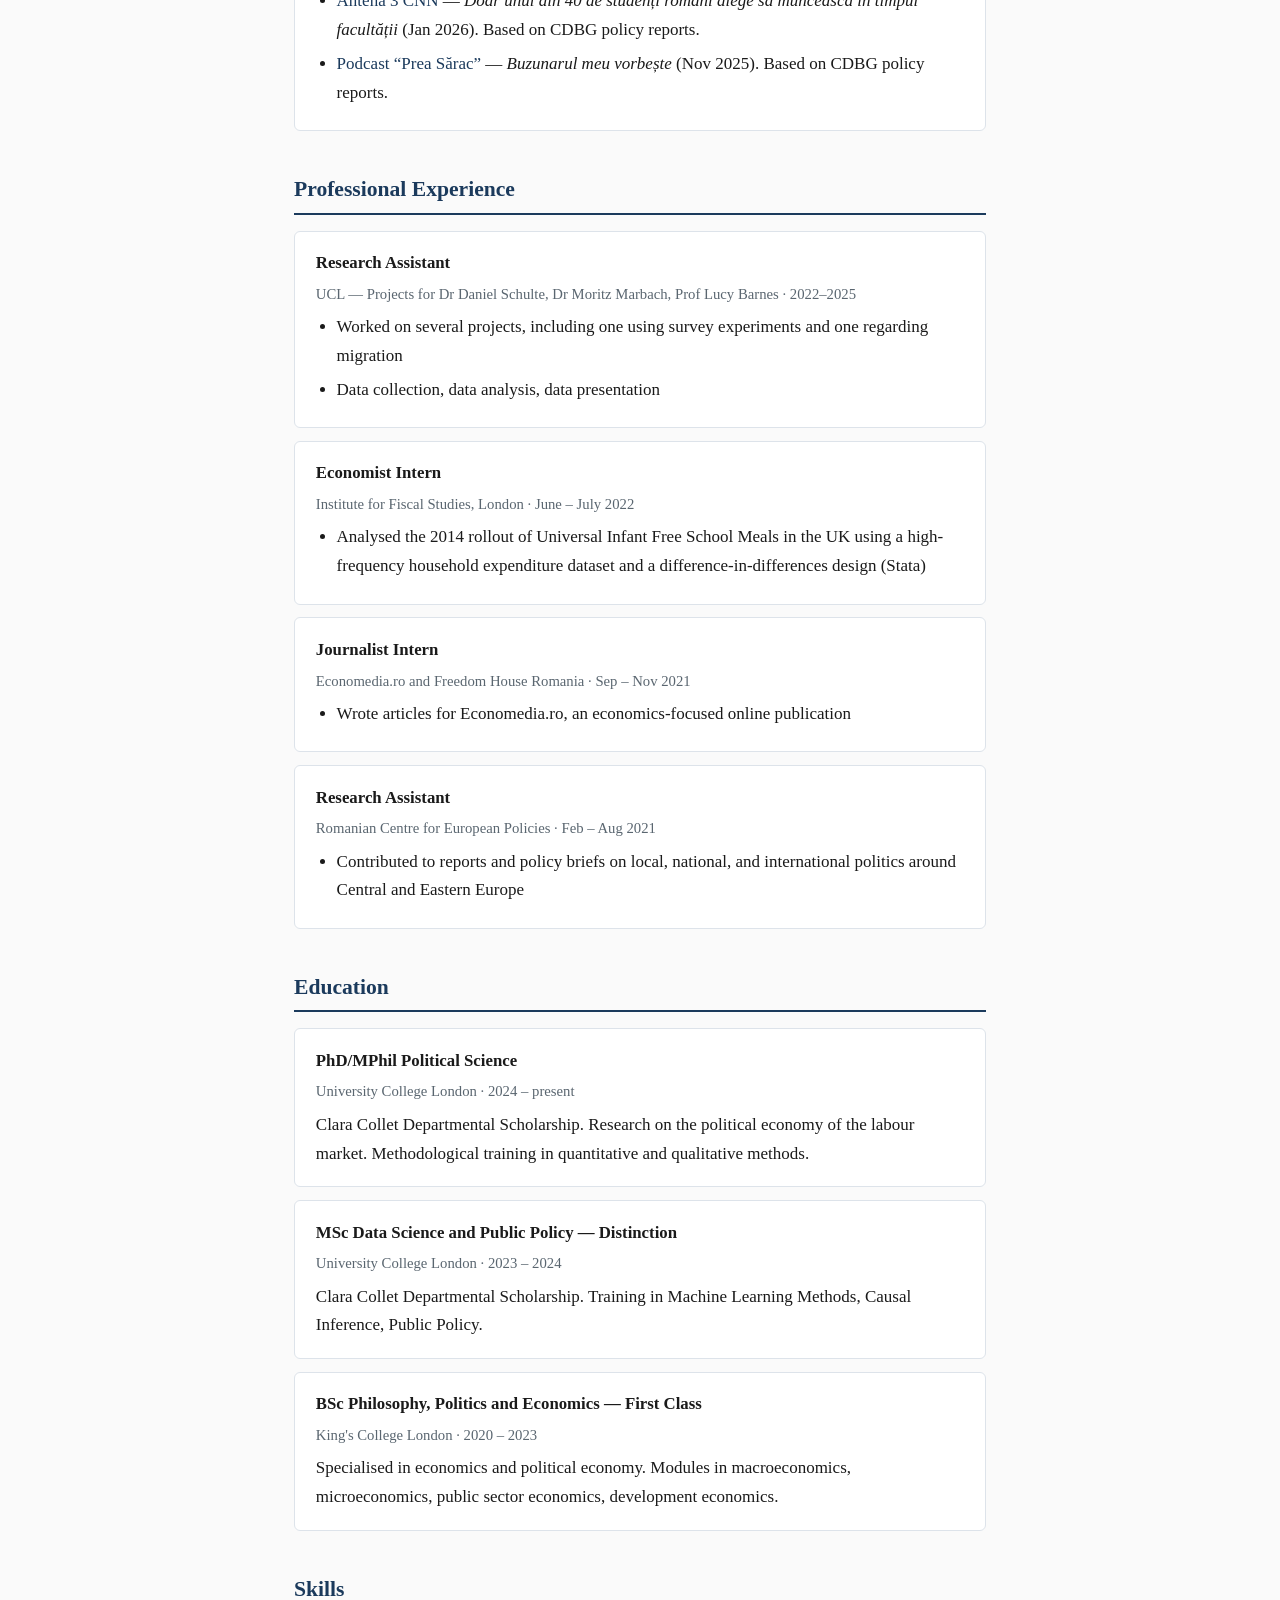
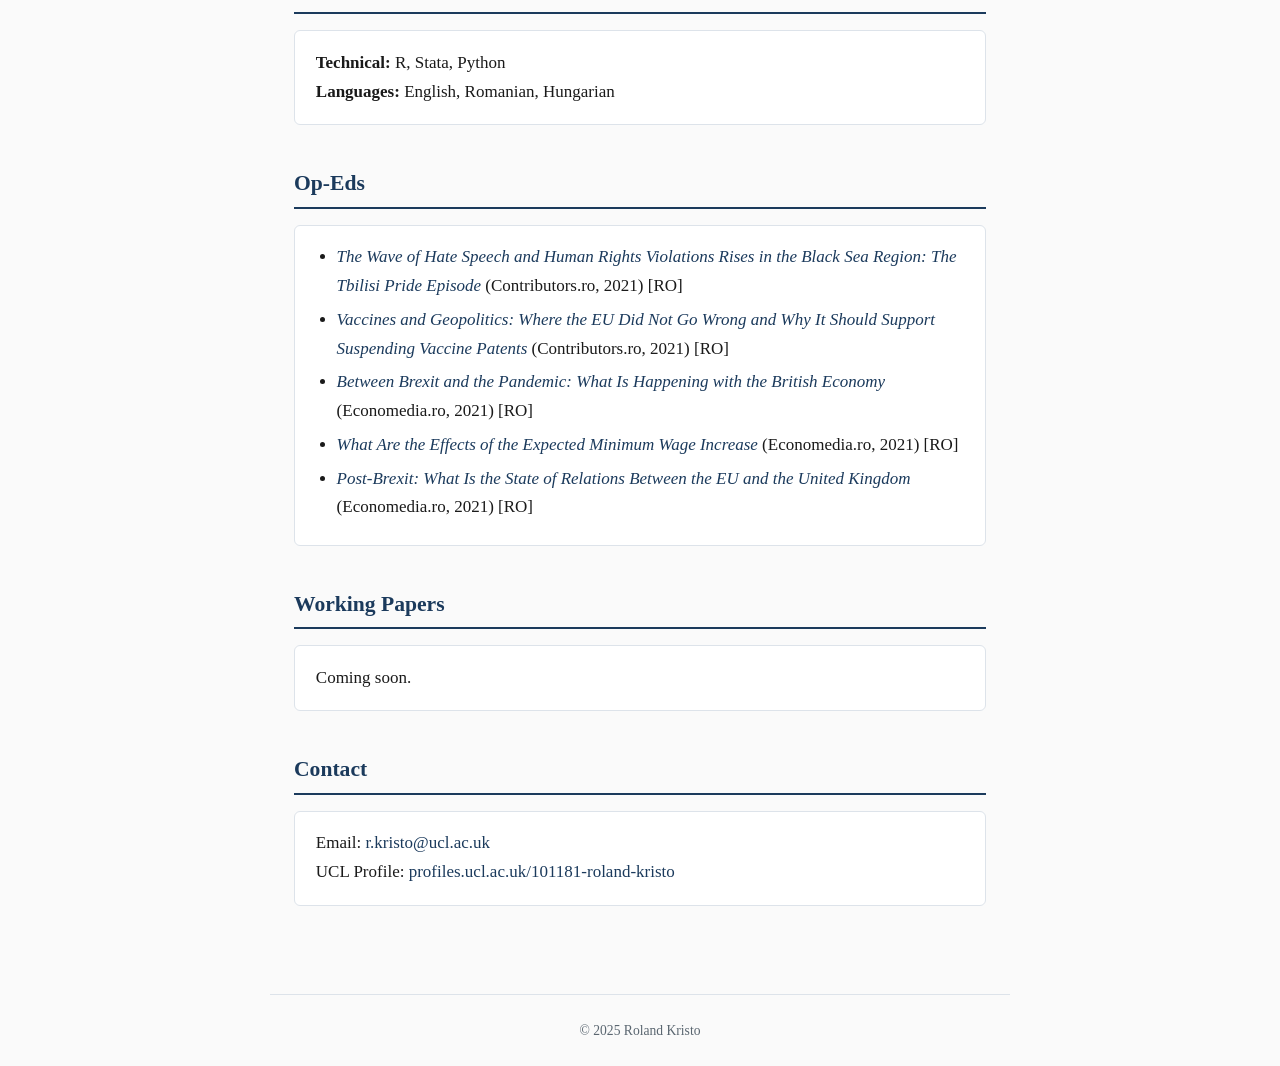
==== commit 0eb5f0d0: "Add files via upload" ====
--- a/index.html
+++ b/index.html
@@ -18,7 +18,7 @@
                 <a href="#education">Education</a>
                 <a href="#op-eds">Op-Eds</a>
                 <a href="#working-papers">Working Papers</a>
-                <a href="#blog">Blog</a>
+                <a href="blog.html">Blog</a>
                 <a href="#contact">Contact</a>
             </div>
         </div>
@@ -184,13 +184,6 @@
             </div>
         </section>
 
-        <section id="blog">
-            <h2>Blog</h2>
-            <div class="card">
-                <p>Coming soon.</p>
-            </div>
-        </section>
-
         <section id="contact">
             <h2>Contact</h2>
             <div class="card">
--- a/style.css
+++ b/style.css
@@ -42,6 +42,13 @@
     display: flex;
     justify-content: space-between;
     align-items: center;
+    flex-wrap: nowrap;
+}
+
+.nav-links {
+    display: flex;
+    flex-wrap: nowrap;
+    white-space: nowrap;
 }
 
 .nav-name { color: #fff; font-weight: 700; font-size: 1.05rem; }
@@ -53,6 +60,7 @@
     font-size: 0.92rem;
 }
 .nav-links a:hover { color: #fff; text-decoration: none; }
+.nav-links a.nav-active { color: #fff; font-weight: 600; }
 
 /* ── Header ── */
 header {
@@ -127,6 +135,8 @@
 
 /* ── Responsive ── */
 @media (max-width: 600px) {
+    nav { overflow-x: auto; }
+    .nav-inner { min-width: max-content; }
     .nav-links a { margin-left: .8rem; font-size: .82rem; }
     h1 { font-size: 1.5rem; }
     header { padding: 2rem 1rem 1.5rem; }
